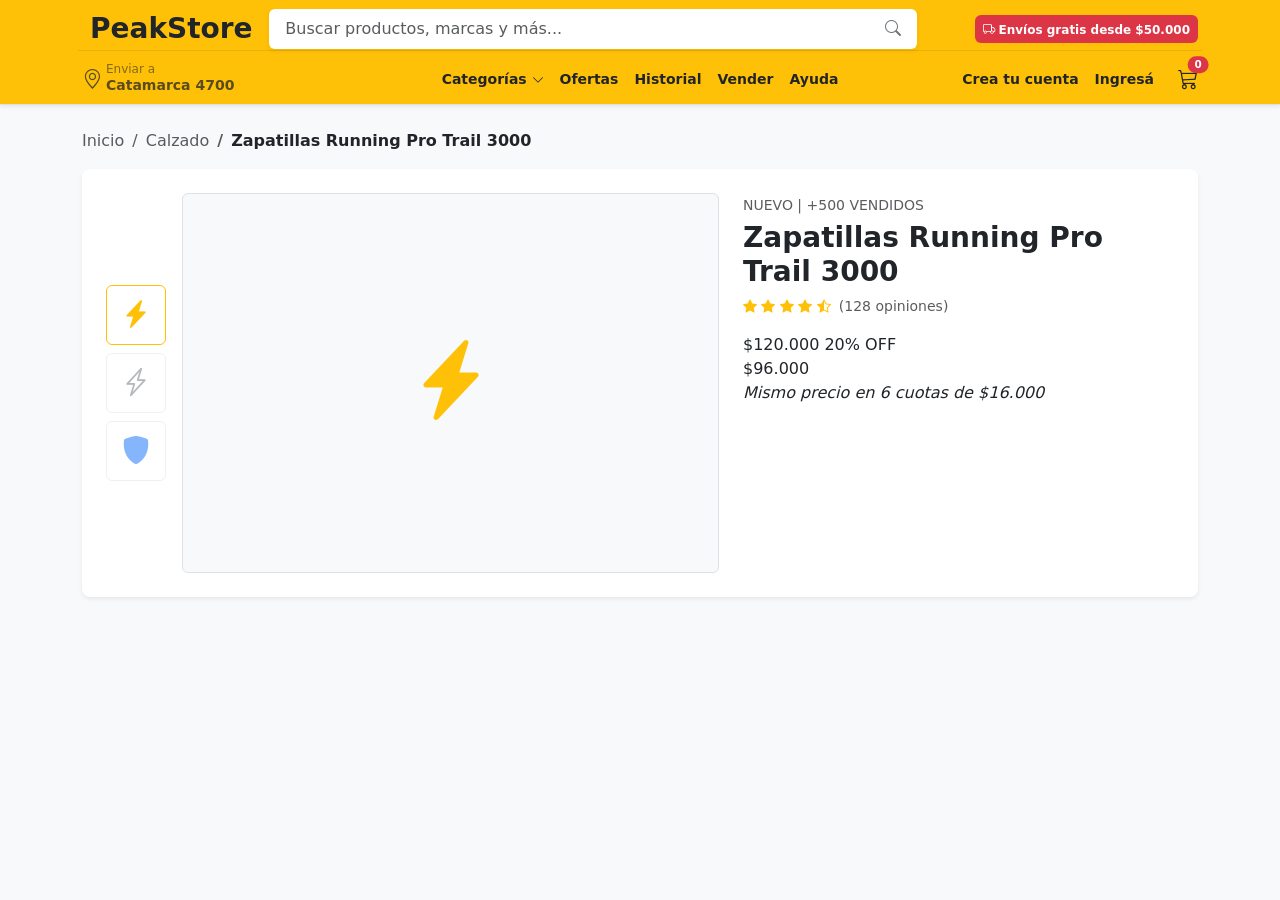
==== producto.html @ 22cbf549 "maquetacion: producto.html" ====
<!DOCTYPE html>
<html lang="es">

<head>
    <meta charset="UTF-8">
    <meta name="viewport" content="width=device-width, initial-scale=1.0">
    <title>Zapatillas Running Pro Trail 3000 | Peak Store</title>
    <meta name="description"
        content="Compra Zapatillas Pro Trail Running 3000 con envío a todo el país y hasta 12 cuotas.">
    <meta name="author" content="Ramiro Centeno">

    <!-- Bootstrap 5 CSS CDN -->
    <link href="https://cdn.jsdelivr.net/npm/bootstrap@5.3.3/dist/css/bootstrap.min.css" rel="stylesheet">
    <!-- Bootstrap Icons CDN -->
    <link rel="stylesheet" href="https://cdn.jsdelivr.net/npm/bootstrap-icons@1.11.3/font/bootstrap-icons.min.css">
    <!-- Estilos Propios -->
    <link rel="stylesheet" href="css/style.css">
</head>

<body class="bg-light">
    <!-- HEADER / ESTILO ECOMMERCE -->
    <header class="bg-warning py-2 border-bottom shadow-sm sticky-top">
        <div class="container">

            <!-- FILA SUPERIOR: LOGO, BUSCADOR, PROMO -->
            <div class="row align-items-center g-2 mb-2">

                <!-- logo -->
                <div class="col-6 col-md-3 col-lg-2">
                    <a class="navbar-brand fw-bold fs-3 text-dark d-flex align-items-center gap-2" href="index.html">
                        <i class="bi bi-bag-bolt-fill text-danger"></i> PeakStore
                    </a>
                </div>

                <!-- buscador principal -->
                <div class="col-12 col-md-6 col-lg-7 order-3 order-md-2">
                    <form action="#" class="w-100">
                        <div class="input-group shadow-sm">
                            <input type="text" class="form-control border-0 py-2 ps-3"
                                placeholder="Buscar productos, marcas y más..." aria-label="Buscador de productos">
                            <button class="btn btn-white bg-white border-0 text-secondary pe-3" type="submit"
                                aria-label="Buscar">
                                <i class="bi bi-search"></i>
                            </button>
                        </div>
                    </form>
                </div>

                <!-- Promo / Envíos -->
                <div class="col-6 col-md-3 col-lg-3 order-2 order-md-3 text-end d-none d-md-block">
                    <span class="badge bg-danger text-whait p-2 small">
                        <i class="bi bi-truck me-1"></i>Envíos gratis desde $50.000
                    </span>
                </div>
            </div>

            <!-- FILA INFERIOR: UBICACIÓN, NAVEGACIÓN Y CARRITO -->
            <div class="row align-items-center g-2 pt-1 border-top border-dark border-opacity-10 small">

                <!-- Ubicación / Código Postal -->
                <div class="col-12 col-md-3 col-lg-3">
                    <a href="#"
                        class="text-dark text-decoration-none d-flex align-items-center gap-1 opacity-75 hover-opacity-100">
                        <i class="bi bi-geo-alt fs-5"></i>
                        <div>
                            <span class="d-block lh-1 text-muted" style="font-size: 0.75rem;">Enviar a</span>
                            <strong class="lh-1">Catamarca 4700</strong>
                        </div>
                    </a>
                </div>

                <!-- Menú de Navegación -->
                <div class="col-12 col-md-6 col-lg-6">
                    <nav
                        class="d-flex gap-3 flex-wrap align-items-center justify-content-start justify-content-md-center fw-semibold">
                        <a href="#" class="text-dark text-decoration-none hover-danger">Categorías <i
                                class="bi bi-chevron-down small"></i></a>
                        <a href="#" class="text-dark text-decoration-none hover-danger">Ofertas</a>
                        <a href="#" class="text-dark text-decoration-none hover-danger">Historial</a>
                        <a href="#" class="text-dark text-decoration-none hover-danger">Vender</a>
                        <a href="#" class="text-dark text-decoration-none hover-danger">Ayuda</a>
                    </nav>
                </div>

                <!-- Usuario y Carrito -->
                <div class="col-12 col-md-3 col-lg-3 text-end d-flex align-items-center justify-content-end gap-3">
                    <a href="#" class="text-dark text-decoration-none fw-semibold">Crea tu cuenta</a>
                    <a href="#" class="text-dark text-decoration-none fw-semibold">Ingresá</a>

                    <!-- Botón de Carrito con Contador -->
                    <a href="#" class="text-dark text-decoration-none fs-5 position-relative ms-2"
                        aria-label="Carrito de Compras">
                        <i class="bi bi-cart3"></i>
                        <span class="position-absolute top-0 start-100 translate-middle badge rounded-pill bg-danger"
                            style="font-size: 0.65rem;">0</span>
                    </a>
                </div>

            </div>

        </div>
    </header>

    <!-- DETALLE DEL PRODUCTO -->
    <main class="container my-4">

        <!-- BREADCRUMB / MIGA DE PAN -->
         <nav aria-label="breadcrumb" class="mb-3">
            <ol class="breadcrumb small">
                <li class="breadcrumb-item"><a href="index.html" class="text-decoration-none text-muted">Inicio</a></li>
                <li class="breadcrumb-item"><a href="#" class="text-decoration-none text-muted">Calzado</a></li>
                <li class="breadcrumb-item active fw-semibold text-dark">Zapatillas Running Pro Trail 3000</li>
            </ol>
         </nav>

         <!-- CONTENEDOR PRINCIPAL DEL PRODUCTO -->
          <div class="bg-white rounded-3 shadow-sm p-3 p-md-4 mb-4">
            <div class="row g-4">

                <!-- COLUMNA IZQUIERDA: GALERIA DE IMAGENES -->
                <div class="col-12 col-md-7">
                    <div class="d-flex flex-column flex-md-row gap-3">
                        <!-- Miniaturas (Thumbnails) -->
                         <div class="d-flex flex-md-column gap-2 order-2 order-md-1 justify-content-center">
                            <button class="btn p-1 border border-warning rounded overflow-hidden" style="width: 60px; height: 60px;">
                                <i class="bi bi-lightning-charge-fill text-warning fs-3"></i>
                            </button>
                            <button class="btn p-1 border rounded opacity-50 overflow-hidden" style="width: 60px; height: 60px;">
                                <i class="bi bi-lightning-charge text-secondary fs-3"></i>
                            </button>
                            <button class="btn p-1 border rounded opacity-50 overflow-hidden" style="width: 60px; height: 60px;">
                                <i class="bi bi-shield-fill text-primary fs-3"></i>
                            </button>
                         </div>

                         <!-- Imagen Principal -->
                          <div class="flex-grow-1 border rounded p-5 text-center bg-light d-flex align-items-center justify-content-center order-1 order-md-2" style="min-height: 380px;">
                            <i class="bi bi-lightning-charge-fill text-warning display-1"></i>
                          </div>
                    </div>
                </div>

                <!-- COLUMNA DERECHA: PANEL DE COMPRA -->
                 <div class="col-12 col-md-5">
                    <span class="text-muted text-uppercase small">Nuevo | +500 vendidos</span>
                    <h1 class="h3 fw-bold text-dark mt-1 mb-2">Zapatillas Running Pro Trail 3000</h1>

                    <!-- Calificaciòn Estrellas -->
                     <div class="d-flex align-items-center gap-2 mb-3">
                        <div class="text-warning small">
                            <i class="bi bi-star-fill"></i>
                            <i class="bi bi-star-fill"></i>
                            <i class="bi bi-star-fill"></i>
                            <i class="bi bi-star-fill"></i>
                            <i class="bi bi-star-half"></i>
                        </div>
                        <span class="small text-muted">(128 opiniones)</span>
                     </div>

                     <!-- Precios -->
                      <div>
                        <span>$120.000</span>
                        <span>20% OFF</span>
                        <div>$96.000</div>
                        <p><i> Mismo precio en 6 cuotas de $16.000</i></p>
                      </div>

                 </div>

            </div>
          </div>

    </main>
---- css/style.css ----
@charset "UTF-8";
/* ESTILOS INTERACTIVOS PARA PRODUCT CARDS */
.product-card {
  /* Transición suave para que la sombra y el movimiento no sean bruscos */
  transition: transform 0.3s ease, box-shadow 0.3s ease;
  cursor: pointer;
  /* Efecto Hover sobre toda la tarjeta */
}
.product-card:hover {
  transform: translateY(-5px); /* Eleva la tarjeta 5px hacia arriba */
  box-shadow: 0 10px 20px rgba(0, 0, 0, 0.12) !important; /* Sombra mas marcada */
  /* Animación de icono/imagen al pasar el mouse */
}
.product-card:hover .display-1 {
  transform: scale(1.08);
  transition: transform 0.3s ease;
}
.product-card {
  /* estilos para el boton favoritos (corazon) */
}
.product-card .btn-light {
  transition: color 0.2s ease, background-color 0.2s ease;
}
.product-card .btn-light:hover {
  background-color: #ffe6e6;
  color: #dc3545; /* pone el corazon en rojo al hover */
}

/* Transición por defecto para la imagen para que al salir el mouse regrese suave */
.product-card .display-1 {
  transition: transform 0.3s ease;
}

/* Efecto hover suave para tarjetas de categorías */
.hover-card {
  transition: transform 0.2s ease, box-shadow 0.2s ease;
}
.hover-card:hover {
  transform: translateY(-3px);
  box-shadow: 0 8px 15px rgba(0, 0, 0, 0.1) !important;
}

/* Transiciones para links del footer */
.hover-warning {
  transition: color 0.2s ease;
}
.hover-warning:hover {
  color: #ffc107 !important; /* Amarillo Bootstrap */
}

.hover-white {
  transition: color 0.2s ease;
}
.hover-white:hover {
  color: #ffffff !important;
}/*# sourceMappingURL=style.css.map */
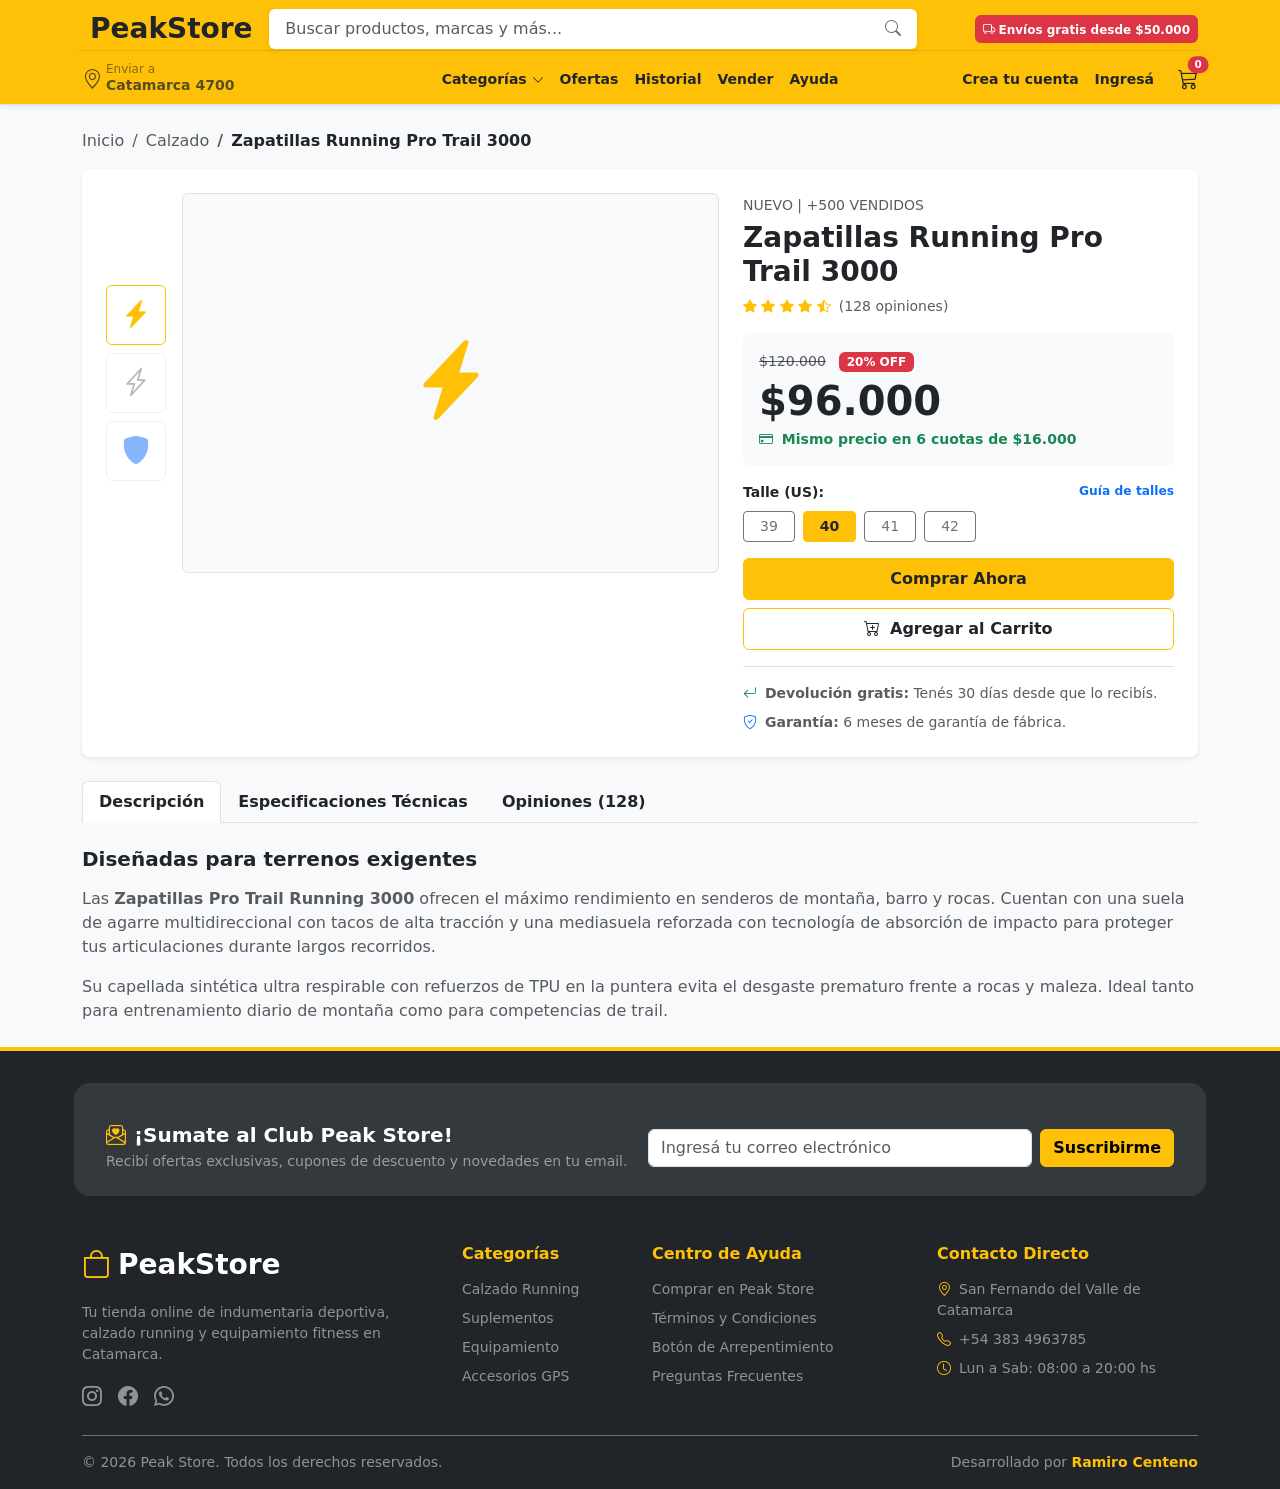
==== commit 0a40eb4b: "maquetacion: producto.html seccion de pestañas" ====
--- a/producto.html
+++ b/producto.html
@@ -105,48 +105,52 @@
     <main class="container my-4">
 
         <!-- BREADCRUMB / MIGA DE PAN -->
-         <nav aria-label="breadcrumb" class="mb-3">
+        <nav aria-label="breadcrumb" class="mb-3">
             <ol class="breadcrumb small">
                 <li class="breadcrumb-item"><a href="index.html" class="text-decoration-none text-muted">Inicio</a></li>
                 <li class="breadcrumb-item"><a href="#" class="text-decoration-none text-muted">Calzado</a></li>
                 <li class="breadcrumb-item active fw-semibold text-dark">Zapatillas Running Pro Trail 3000</li>
             </ol>
-         </nav>
-
-         <!-- CONTENEDOR PRINCIPAL DEL PRODUCTO -->
-          <div class="bg-white rounded-3 shadow-sm p-3 p-md-4 mb-4">
+        </nav>
+
+        <!-- CONTENEDOR PRINCIPAL DEL PRODUCTO -->
+        <div class="bg-white rounded-3 shadow-sm p-3 p-md-4 mb-4">
             <div class="row g-4">
 
                 <!-- COLUMNA IZQUIERDA: GALERIA DE IMAGENES -->
                 <div class="col-12 col-md-7">
                     <div class="d-flex flex-column flex-md-row gap-3">
                         <!-- Miniaturas (Thumbnails) -->
-                         <div class="d-flex flex-md-column gap-2 order-2 order-md-1 justify-content-center">
-                            <button class="btn p-1 border border-warning rounded overflow-hidden" style="width: 60px; height: 60px;">
+                        <div class="d-flex flex-md-column gap-2 order-2 order-md-1 justify-content-center">
+                            <button class="btn p-1 border border-warning rounded overflow-hidden"
+                                style="width: 60px; height: 60px;">
                                 <i class="bi bi-lightning-charge-fill text-warning fs-3"></i>
                             </button>
-                            <button class="btn p-1 border rounded opacity-50 overflow-hidden" style="width: 60px; height: 60px;">
+                            <button class="btn p-1 border rounded opacity-50 overflow-hidden"
+                                style="width: 60px; height: 60px;">
                                 <i class="bi bi-lightning-charge text-secondary fs-3"></i>
                             </button>
-                            <button class="btn p-1 border rounded opacity-50 overflow-hidden" style="width: 60px; height: 60px;">
+                            <button class="btn p-1 border rounded opacity-50 overflow-hidden"
+                                style="width: 60px; height: 60px;">
                                 <i class="bi bi-shield-fill text-primary fs-3"></i>
                             </button>
-                         </div>
-
-                         <!-- Imagen Principal -->
-                          <div class="flex-grow-1 border rounded p-5 text-center bg-light d-flex align-items-center justify-content-center order-1 order-md-2" style="min-height: 380px;">
+                        </div>
+
+                        <!-- Imagen Principal -->
+                        <div class="flex-grow-1 border rounded p-5 text-center bg-light d-flex align-items-center justify-content-center order-1 order-md-2"
+                            style="min-height: 380px;">
                             <i class="bi bi-lightning-charge-fill text-warning display-1"></i>
-                          </div>
+                        </div>
                     </div>
                 </div>
 
                 <!-- COLUMNA DERECHA: PANEL DE COMPRA -->
-                 <div class="col-12 col-md-5">
+                <div class="col-12 col-md-5">
                     <span class="text-muted text-uppercase small">Nuevo | +500 vendidos</span>
                     <h1 class="h3 fw-bold text-dark mt-1 mb-2">Zapatillas Running Pro Trail 3000</h1>
 
                     <!-- Calificaciòn Estrellas -->
-                     <div class="d-flex align-items-center gap-2 mb-3">
+                    <div class="d-flex align-items-center gap-2 mb-3">
                         <div class="text-warning small">
                             <i class="bi bi-star-fill"></i>
                             <i class="bi bi-star-fill"></i>
@@ -155,19 +159,182 @@
                             <i class="bi bi-star-half"></i>
                         </div>
                         <span class="small text-muted">(128 opiniones)</span>
-                     </div>
-
-                     <!-- Precios -->
-                      <div>
-                        <span>$120.000</span>
-                        <span>20% OFF</span>
-                        <div>$96.000</div>
-                        <p><i> Mismo precio en 6 cuotas de $16.000</i></p>
-                      </div>
-
+                    </div>
+
+                    <!-- Precios -->
+                    <div class="mb-3 p-3 bg-light rounded-3">
+                        <span class="text-muted text-decoration-line-through small me-2">$120.000</span>
+                        <span class="badge bg-danger">20% OFF</span>
+                        <div class="display-6 fw-bold text-dark my-1">$96.000</div>
+                        <p class="text-success small fw-semibold mb-0"><i class="bi bi-credit-card me-1"></i> Mismo precio
+                                en 6 cuotas de $16.000</p>
+                    </div>
+
+                    <!-- Selector de talle -->
+                    <div class="mb-3">
+                        <label class="form-label fw-bold small text-dark d-flex justify-content-between">
+                            <span>Talle (US):</span>
+                            <a href="#" class="text-primary text-decoration-none small">Guía de talles</a>
+                        </label>
+                        <div class="d-flex gap-2 flex-wrap">
+                            <input type="radio" class="btn-check" name="talle" id="talle39" autocomplete="off">
+                            <label class="btn btn-outline-secondary btn-sm px-3" for="talle39">39</label>
+
+                            <input type="radio" class="btn-check" name="talle" id="talle40" autocomplete="off" checked>
+                            <label class="btn btn-outline-warning text-dark fw-bold btn-sm px-3"
+                                for="talle40">40</label>
+
+                            <input type="radio" class="btn-check" name="talle" id="talle41" autocomplete="off">
+                            <label class="btn btn-outline-secondary btn-sm px-3" for="talle41">41</label>
+
+                            <input type="radio" class="btn-check" name="talle" id="talle42" autocomplete="off">
+                            <label class="btn btn-outline-secondary btn-sm px-3" for="talle42">42</label>
+                        </div>
+                    </div>
+
+                    <!-- Boton de Acción -->
+                    <div class="d-grid gap-2 mb-3">
+                        <button class="btn btn-warning fw-bold py-2 text-dark">Comprar Ahora</button>
+                        <button class="btn btn-outline-warning text-dark fw-semibold py-2">
+                            <i class="bi bi-cart-plus me-1"></i> Agregar al Carrito
+                        </button>
+                    </div>
+
+                    <!-- Garantia y Devolución -->
+                    <ul class="list-unstyled small text-muted mb-0 d-flex flex-column gap-2 border-top pt-3">
+                        <li><i class="bi bi-arrow-return-left text-success me-2"></i><strong>Devolución gratis:</strong>
+                            Tenés 30 días desde que lo recibís.</li>
+                        <li><i class="bi bi-shield-check text-primary me-2"></i><strong>Garantía:</strong> 6 meses de
+                            garantía de fábrica.</li>
+                    </ul>
+                </div>
+            </div>
+        </div>
+
+        <!-- SECCIÓN DE PESTAÑAS: DESCRIPCIÓN, ESPECIFICACIONES Y OPINIONES -->
+         <div>
+
+            <!-- Botones de Pestañas (Nav Tabs) -->
+            <ul class="nav nav-tabs fw-semibold mb-4" id="productoTabs" role="tablist">
+                <li class="nav-item" role="presentation">
+                    <button class="nav-link active text-dark" id="descripcion-tab" data-bs-toggle="tab" data-bs-target="#descripcion" type="button" role="tab" aria-controls="descripcion" aria-selected="true">Descripción</button>
+                </li>
+                <li class="nav-item" role="presentation">
+                    <button class="nav-link text-dark" id="especificaciones-tab" data-bs-toggle="tab" data-bs-target="#especificaciones" type="button" role="tab" aria-controls="especificaciones" aria-selected="false">Especificaciones Técnicas</button>
+                </li>
+                <li class="nav-item" role="presentation">
+                    <button class="nav-link text-dark" id="opiniones-tab" data-bs-toggle="tab" data-bs-target="#opiniones" type="button" role="tab" aria-controls="opiniones" aria-selected="false">Opiniones (128)</button>
+                </li>
+            </ul>
+
+            <!-- Contenido de cada Pestaña (Tab Content) -->
+             <div>
+
+                <!-- TAB 1: DESCRIPCION -->
+                 <div class="tab-pane fade show active" id="descripcion" role="tabpanel" aria-labelledby="descripcion-tab">
+                    <h4 class="h5 fw-bold text mb-3">Diseñadas para terrenos exigentes</h4>
+                    <p class="text-muted">Las <strong>Zapatillas Pro Trail Running 3000</strong> ofrecen el máximo rendimiento en senderos de montaña, barro y rocas. Cuentan con una suela de agarre multidireccional con tacos de alta tracción y una mediasuela reforzada con tecnología de absorción de impacto para proteger tus articulaciones durante largos recorridos.</p>
+                    <p class="text-muted mb-0">Su capellada sintética ultra respirable con refuerzos de TPU en la puntera evita el desgaste prematuro frente a rocas y maleza. Ideal tanto para entrenamiento diario de montaña como para competencias de trail.</p>
                  </div>
 
-            </div>
-          </div>
-
-    </main>+             </div>
+         </div>
+    </main>
+
+
+    <!-- FOOTER / PIE DE PAGINA E-COMMERCE -->
+    <footer class="bg-dark text-white pt-5 pb-3 border-top border-warning border-4">
+        <div class="container">
+
+            <!-- CAPA 1: NEWSLETTER / SUSCRIPCIÓN -->
+            <div class="row bg-secondary bg-opacity-25 p-4 rounded-4 align-items-center mb-5 g-3">
+                <div class="col-12 col-md-6">
+                    <h4 class="h5 fw-bold mb-1"><i class="bi bi-envelope-paper-heart text-warning me-2"></i>¡Sumate al
+                        Club Peak Store!</h4>
+                    <p class="text-white-50 small mb-0">Recibí ofertas exclusivas, cupones de descuento y novedades en
+                        tu email.</p>
+                </div>
+                <div class="col-12 col-md-6">
+                    <form action="#" class="d-flex gap-2">
+                        <input type="email" class="form-control" placeholder="Ingresá tu correo electrónico" required
+                            aria-label="Correo Electrónico">
+                        <button type="submit" class="btn btn-warning fw-bold text-nowrap">Suscribirme</button>
+                    </form>
+                </div>
+            </div>
+
+            <!-- CAPA 2: COLUMNAS DE INFORMACIÓN -->
+            <div class="row g-4 mb-4">
+
+                <!-- Columna 1: Marca & Info -->
+                <div class="col-12 col-md-4">
+                    <a class="navbar-brand fw-bold fs-3 text-white d-flex align-items-center gap-2 mb-3"
+                        href="index.html">
+                        <i class="bi bi-bag text-warning"></i> PeakStore
+                    </a>
+                    <p class="text-white-50 small mb-3">Tu tienda online de indumentaria deportiva, calzado running y
+                        equipamiento fitness en Catamarca.</p>
+                    <div class="d-flex gap-3 fs-5">
+                        <a href="#" class="text-white-50 hover-warning" aria-label="Instagram"><i
+                                class="bi bi-instagram"></i></a>
+                        <a href="#" class="text-white-50 hover-warning" aria-label="Facebook"><i
+                                class="bi bi-facebook"></i></a>
+                        <a href="#" class="text-white-50 hover-warning" aria-label="WhatsApp"><i
+                                class="bi bi-whatsapp"></i></a>
+                    </div>
+                </div>
+
+                <!-- Columna 2: Navegación -->
+                <div class="col-6 col-md-2">
+                    <h5 class="h6 fw-bold text-warning mb-3">Categorías</h5>
+                    <ul class="list-unstyled small d-flex flex-column gap-2">
+                        <li><a href="#" class="text-white-50 text-decoration-none hover-white">Calzado Running</a></li>
+                        <li><a href="#" class="text-white-50 text-decoration-none hover-white">Suplementos</a></li>
+                        <li><a href="#" class="text-white-50 text-decoration-none hover-white">Equipamiento</a></li>
+                        <li><a href="#" class="text-white-50 text-decoration-none hover-white">Accesorios GPS</a></li>
+                    </ul>
+                </div>
+
+                <!-- Columna 3: Ayuda -->
+                <div class="col-6 col-md-3">
+                    <h5 class="h6 fw-bold text-warning mb-3">Centro de Ayuda</h5>
+                    <ul class="list-unstyled small d-flex flex-column gap-2">
+                        <li><a href="#" class="text-white-50 text-decoration-none hover-white">Comprar en Peak Store</a>
+                        </li>
+                        <li><a href="#" class="text-white-50 text-decoration-none hover-white">Términos y
+                                Condiciones</a></li>
+                        <li><a href="#" class="text-white-50 text-decoration-none hover-white">Botón de
+                                Arrepentimiento</a></li>
+                        <li><a href="#" class="text-white-50 text-decoration-none hover-white">Preguntas Frecuentes</a>
+                        </li>
+                    </ul>
+                </div>
+
+                <!-- Columna 4: Contacto -->
+                <div class="col-12 col-md-3">
+                    <h5 class="h6 fw-bold text-warning mb-3">Contacto Directo</h5>
+                    <ul class="list-unstyled small d-flex flex-column gap-2 text-white-50">
+                        <li><i class="bi bi-geo-alt text-warning me-2"></i>San Fernando del Valle de Catamarca</li>
+                        <li><i class="bi bi-telephone text-warning me-2"></i>+54 383 4963785</li>
+                        <li><i class="bi bi-clock text-warning me-2"></i>Lun a Sab: 08:00 a 20:00 hs</li>
+                    </ul>
+                </div>
+            </div>
+
+            <!-- CAPA 3: COPYRIGHT & LEGALES -->
+            <div
+                class="border-top border-secondary pt-3 mt-4 text-center text-md-between d-flex flex-column flex-md-row justify-content-between align-items-center gap-2 small text-white-50">
+                <p class="mb-0">&copy; 2026 Peak Store. Todos los derechos reservados.</p>
+                <p class="mb-0">Desarrollado por <strong class="text-warning">Ramiro Centeno</strong></p>
+            </div>
+
+        </div>
+    </footer>
+
+    <!-- Bootstrap JS CDN -->
+    <script src="https://cdn.jsdelivr.net/npm/bootstrap@5.3.3/dist/js/bootstrap.bundle.min.js"></script>
+</body>
+
+</html>
+
+ 
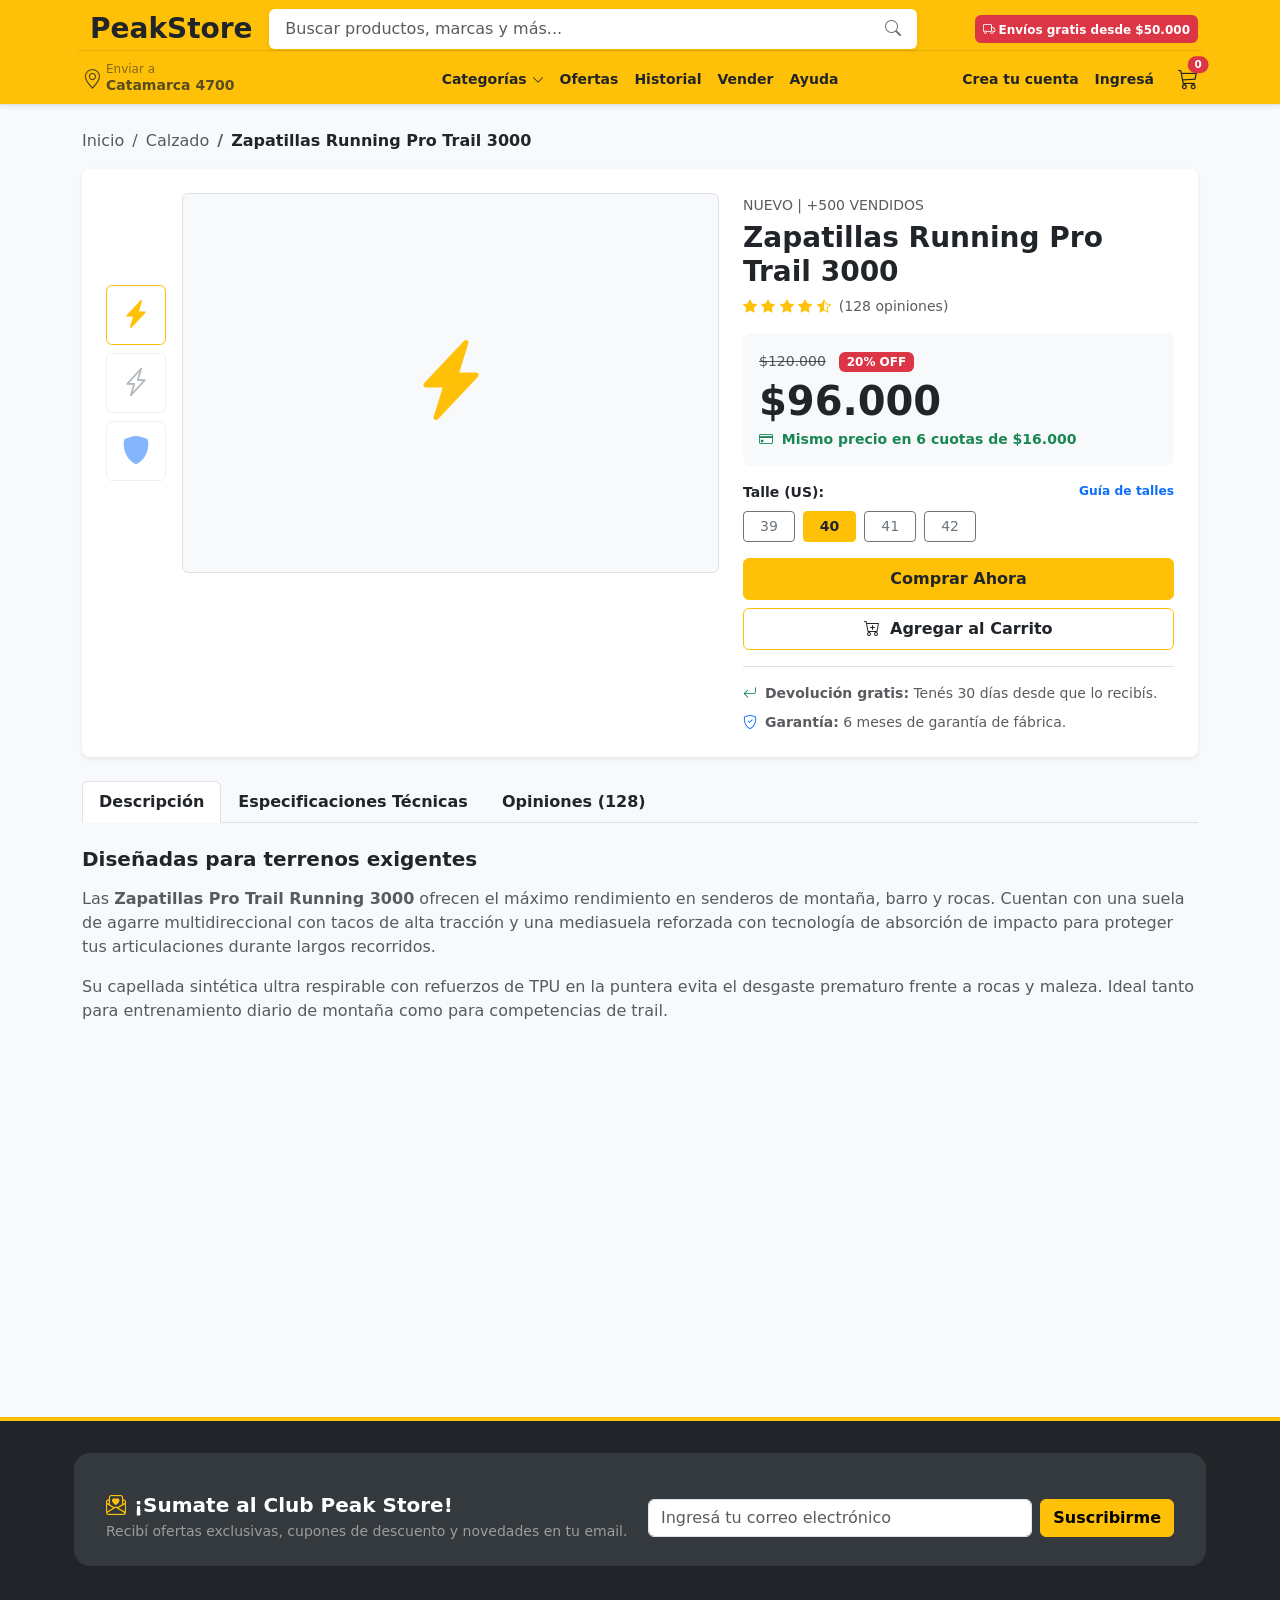
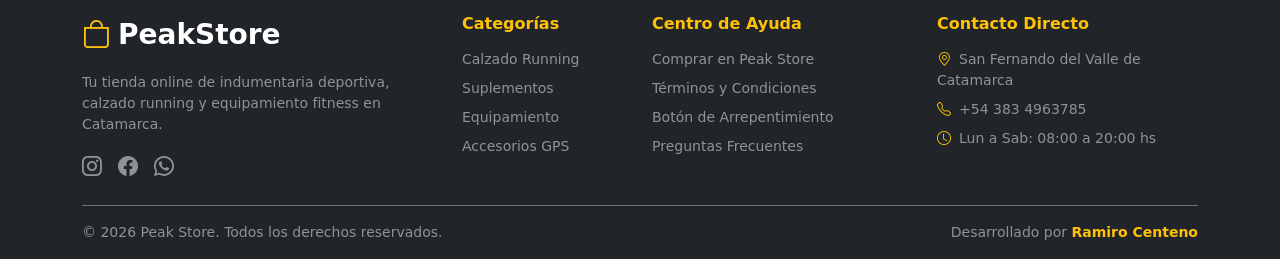
==== commit 947f9a6d: "feat: maquetacion completa de la ficha de producto con pestañas dinamicas" ====
--- a/producto.html
+++ b/producto.html
@@ -166,8 +166,9 @@
                         <span class="text-muted text-decoration-line-through small me-2">$120.000</span>
                         <span class="badge bg-danger">20% OFF</span>
                         <div class="display-6 fw-bold text-dark my-1">$96.000</div>
-                        <p class="text-success small fw-semibold mb-0"><i class="bi bi-credit-card me-1"></i> Mismo precio
-                                en 6 cuotas de $16.000</p>
+                        <p class="text-success small fw-semibold mb-0"><i class="bi bi-credit-card me-1"></i> Mismo
+                            precio
+                            en 6 cuotas de $16.000</p>
                     </div>
 
                     <!-- Selector de talle -->
@@ -212,33 +213,136 @@
         </div>
 
         <!-- SECCIÓN DE PESTAÑAS: DESCRIPCIÓN, ESPECIFICACIONES Y OPINIONES -->
-         <div>
+        <div>
 
             <!-- Botones de Pestañas (Nav Tabs) -->
             <ul class="nav nav-tabs fw-semibold mb-4" id="productoTabs" role="tablist">
                 <li class="nav-item" role="presentation">
-                    <button class="nav-link active text-dark" id="descripcion-tab" data-bs-toggle="tab" data-bs-target="#descripcion" type="button" role="tab" aria-controls="descripcion" aria-selected="true">Descripción</button>
+                    <button class="nav-link active text-dark" id="descripcion-tab" data-bs-toggle="tab"
+                        data-bs-target="#descripcion" type="button" role="tab" aria-controls="descripcion"
+                        aria-selected="true">Descripción</button>
                 </li>
                 <li class="nav-item" role="presentation">
-                    <button class="nav-link text-dark" id="especificaciones-tab" data-bs-toggle="tab" data-bs-target="#especificaciones" type="button" role="tab" aria-controls="especificaciones" aria-selected="false">Especificaciones Técnicas</button>
+                    <button class="nav-link text-dark" id="especificaciones-tab" data-bs-toggle="tab"
+                        data-bs-target="#especificaciones" type="button" role="tab" aria-controls="especificaciones"
+                        aria-selected="false">Especificaciones Técnicas</button>
                 </li>
                 <li class="nav-item" role="presentation">
-                    <button class="nav-link text-dark" id="opiniones-tab" data-bs-toggle="tab" data-bs-target="#opiniones" type="button" role="tab" aria-controls="opiniones" aria-selected="false">Opiniones (128)</button>
+                    <button class="nav-link text-dark" id="opiniones-tab" data-bs-toggle="tab"
+                        data-bs-target="#opiniones" type="button" role="tab" aria-controls="opiniones"
+                        aria-selected="false">Opiniones (128)</button>
                 </li>
             </ul>
 
             <!-- Contenido de cada Pestaña (Tab Content) -->
-             <div>
+            <div>
 
                 <!-- TAB 1: DESCRIPCION -->
-                 <div class="tab-pane fade show active" id="descripcion" role="tabpanel" aria-labelledby="descripcion-tab">
+                <div class="tab-pane fade show active" id="descripcion" role="tabpanel"
+                    aria-labelledby="descripcion-tab">
                     <h4 class="h5 fw-bold text mb-3">Diseñadas para terrenos exigentes</h4>
-                    <p class="text-muted">Las <strong>Zapatillas Pro Trail Running 3000</strong> ofrecen el máximo rendimiento en senderos de montaña, barro y rocas. Cuentan con una suela de agarre multidireccional con tacos de alta tracción y una mediasuela reforzada con tecnología de absorción de impacto para proteger tus articulaciones durante largos recorridos.</p>
-                    <p class="text-muted mb-0">Su capellada sintética ultra respirable con refuerzos de TPU en la puntera evita el desgaste prematuro frente a rocas y maleza. Ideal tanto para entrenamiento diario de montaña como para competencias de trail.</p>
-                 </div>
-
-             </div>
-         </div>
+                    <p class="text-muted">Las <strong>Zapatillas Pro Trail Running 3000</strong> ofrecen el máximo
+                        rendimiento en senderos de montaña, barro y rocas. Cuentan con una suela de agarre
+                        multidireccional con tacos de alta tracción y una mediasuela reforzada con tecnología de
+                        absorción de impacto para proteger tus articulaciones durante largos recorridos.</p>
+                    <p class="text-muted mb-0">Su capellada sintética ultra respirable con refuerzos de TPU en la
+                        puntera evita el desgaste prematuro frente a rocas y maleza. Ideal tanto para entrenamiento
+                        diario de montaña como para competencias de trail.</p>
+                </div>
+
+                <!-- TAB 2: ESPECIFICACIONES TECNICAS -->
+                <div class="tab-pane fade" id="especificaciones" role="tabpanel" aria-labelledby="especificaciones-tab">
+                    <div class="row g-3">
+                        <div class="col-12 col-md-6">
+                            <table class="table table-striped table-hover small mb-0">
+                                <tbody>
+                                    <tr>
+                                        <th scope="row" class="w-50">Uso recomendado</th>
+                                        <td>Trail Running / Montaña</td>
+                                    </tr>
+                                    <tr>
+                                        <th scope="row">Drop</th>
+                                        <td>8 mm</td>
+                                    </tr>
+                                    <tr>
+                                        <th scope="row">Tipo de pisada</th>
+                                        <td>Neutra</td>
+                                    </tr>
+                                    <tr>
+                                        <th scope="row">Peso aprox.</th>
+                                        <td>295 g (talle 40)</td>
+                                    </tr>
+                                </tbody>
+                            </table>
+                        </div>
+                        <div class="col-12 col-md-6">
+                            <table class="table table-striped table-hover small mb-0">
+                                <tbody>
+                                    <tr>
+                                        <th scope="row" class="w-50">Material exterior</th>
+                                        <td>Malla Mesh + Refuerzo TPU</td>
+                                    </tr>
+                                    <tr>
+                                        <th scope="row">Material suela</th>
+                                        <td>Goma de alta densidad antideslizante</td>
+                                    </tr>
+                                    <tr>
+                                        <th scope="row">Ajustes</th>
+                                        <td>Cordones planos reforzados</td>
+                                    </tr>
+                                    <tr>
+                                        <th scope="row">Origen</th>
+                                        <td>Importado</td>
+                                    </tr>
+                                </tbody>
+                            </table>
+                        </div>
+                    </div>
+                </div>
+
+                <!-- TAB 3: OPINIONES -->
+                <div class="tab-pane fade" id="opiniones" role="tabpanel" aria-labelledby="opiniones-tab">
+                    <div class="d-flex align-items-center gap-4 mb-4 pb-3 border-bottom">
+                        <div class="text-center">
+                            <div class="display-5 fw-bold text-dark"></div>
+                            <div class="text-warning small mb-1">
+                                <i class="bi bi-star-fill"></i>
+                                <i class="bi bi-star-fill"></i>
+                                <i class="bi bi-star-fill"></i>
+                                <i class="bi bi-star-fill"></i>
+                                <i class="bi bi-star-half"></i>
+                            </div>
+                            <span class="text-muted small">Promedio general</span>
+                        </div>
+                        <div class="flex-grow-1">
+                            <div class="progress mb-2" style="height: 8px;">
+                                <div class="progress-bar bg-warning" role="progressbar" style="width: 85%"
+                                    aria-valuenow="85" aria-valuemin="0" aria-valuemax="100"></div>
+                            </div>
+                            <span class="small text-muted">El 95% de los compradores recomienda este producto.</span>
+                        </div>
+                    </div>
+
+                    <!-- Opinion individual 1 -->
+                    <div class="mb-3 pb-3 border-bottom">
+                        <div class="d-flex justify-content-between align-items-center mb-1">
+                            <div class="text-warning small">
+                                <i class="bi bi-star-fill"></i>
+                                <i class="bi bi-star-fill"></i>
+                                <i class="bi bi-star-fill"></i>
+                                <i class="bi bi-star-fill"></i>
+                                <i class="bi bi-star-fill"></i>
+                            </div>
+                            <span class="text-muted small">Hace 3 días</span>
+                        </div>
+                        <strong class="d-block text-dark small mb-1">Excelente agarre en la sierra</strong>
+                        <p class="text-muted small mb-0"></p>Las probé en un terreno tecnico con mucha piedra suelta y
+                        el agarre de la suela es tremendo. El talle 40 me fue justo.</p>
+                    </div>
+                </div>
+
+            </div>
+        </div>
     </main>
 
 
@@ -335,6 +439,4 @@
     <script src="https://cdn.jsdelivr.net/npm/bootstrap@5.3.3/dist/js/bootstrap.bundle.min.js"></script>
 </body>
 
-</html>
-
- +</html>
